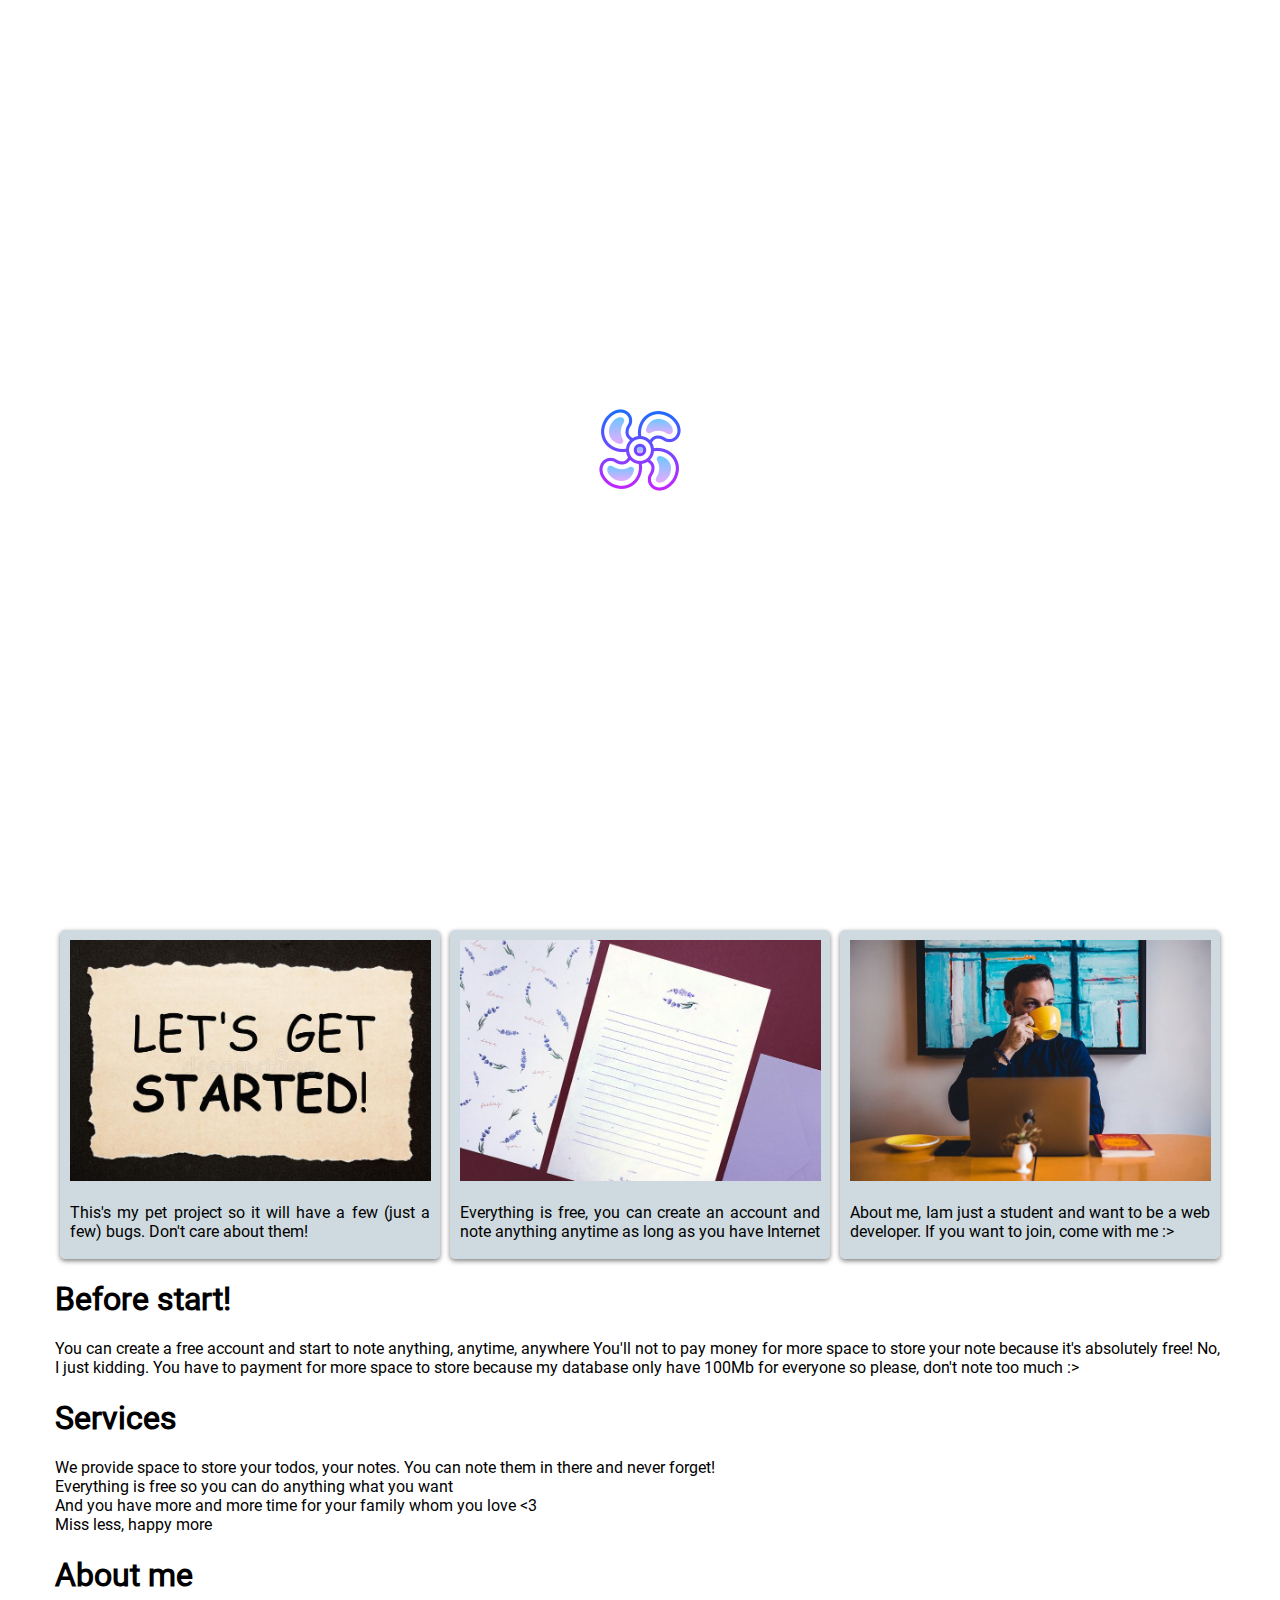
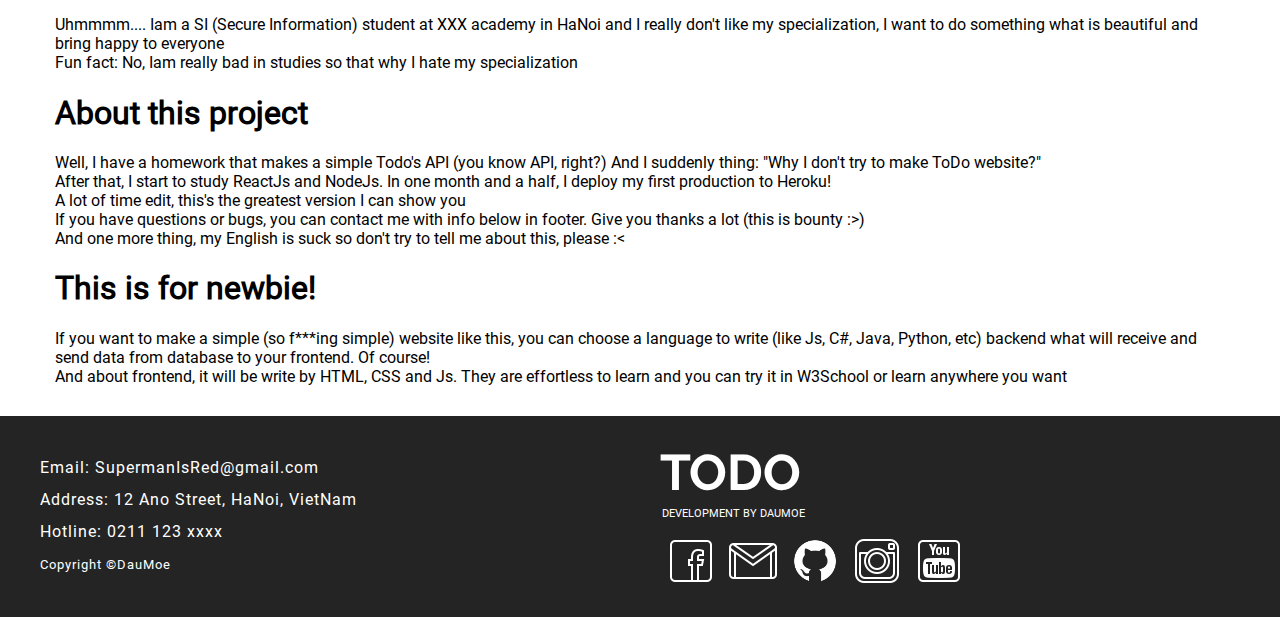
==== index.html @ ac60d47f "Rename homepage.html to index.html" ====
<!DOCTYPE html>
<html lang="en">
<head>
    <meta charset="UTF-8">
    <meta name="viewport" content="width=device-width, initial-scale=1.0">
    <link rel="stylesheet" href="./custom.css">
    <title>ToDo</title>
</head>
<body>
	<div class="loading">
		<img src="./images/loading.png" class="loading_animation " alt="loading">
	</div>
    <div class="background homepage"></div>
    <div class="navbar">
        <img class="logo" src="./images/logo.svg" alt="logo">
        <ul class="navbar_option">
            <li><a href="">home</a></li>
            <li><a href="#services">services</a></li>
            <li><a href="#about">about</a></li>
            <li><a href="#contact">contact</a></li>
            <li><a href="">Login</a></li>
            <li><a href="">Signup</a></li>
        </ul>

        <div class="contact">
        	<a href=""><img src="./images/fb_white.png" alt=""></a>
        	<a href=""><img src="./images/github.png" alt=""></a>
        	<a href=""><img src="./images/insta_white.png" alt=""></a>
        </div>

        <div class="navbar_burger">
        	<div class="line"></div>
        	<div class="line"></div>
        	<div class="line"></div>
        </div>

    </div>
    <div class="preamble">
    	<h1>never miss anything</h1>
    	<p>We will note everything for you. Just relax and feel free<br/>Spend more time for your family</p>
    	<div class="preamble_button">
    		<a href=""><input type="button" value="get start" id="selected"></a>
    		<a href="#more"><input type="button" value="learn more"></a>
		</div>	
    </div>

    <a href="#more"><img src="./images/navbar_burger_arrow.png" alt="learn more" class="content-arrow"></a>
	<div class="menu_burger">
		<img src="./images/navbar_burger_arrow.png" alt="close" id="close">
		<ul>
            <li><a href="">home</a></li>
            <li><a href="#services">services</a></li>
            <li><a href="#about">about</a></li>
            <li><a href="#contact">contact</a></li>
            <li><a href="">login</a></li>
            <li><a href="">signup</a></li>
        </ul>
	</div>
    <main id="more">
    	<div class="content_start">
    		<div class="content_start-option">
    			<img src="./images/lets_start.jpg" alt="before start">
    			<p>This's my pet project so it will have a few (just a few) bugs. Don't care about them!
    			</p>
    		</div>

    		<div class="content_start-option">
    			<img src="./images/services.jpg" alt="services">
    			<p>Everything is free, you can create an account and note anything anytime as long as you have Internet</p>
    		</div>

    		<div class="content_start-option">
    			<img src="./images/aboutme.jpg" alt="about me">
    			<p>About me, Iam just a student and want to be a web developer. If you want to join, come with me :></p>
    		</div>
		</div>
		
    	<section>
    		<h1>Before start!</h1>
    		<p>You can create a free account and start to note anything, anytime, anywhere
    		You'll not to pay money for more space to store your note because it's absolutely free!
    		No, I just kidding. You have to payment for more space to store because my database only have 100Mb for everyone so please, don't note too much :>
    		</p>
    	</section>

        <section id="services">
        	<h1>Services</h1>
        	<p>We provide space to store your todos, your notes. You can note them in there and never forget!<br/>Everything is free so you can do anything what you want<br/>
        	And you have more and more time for your family whom you love <3<br/>
        	Miss less, happy more
        	</p>
        </section>

        <section id="about">
        	<h1>About me</h1>
        	<p>Uhmmmm.... Iam a SI (Secure Information) student at XXX academy in HaNoi and I really don't like my specialization, I want to do something what is beautiful and bring happy to everyone<br/>
        	Fun fact: No, Iam really bad in studies so that why I hate my specialization</p>
        </section>

        <section id="about">
        	<h1>About this project</h1>
        	<p>Well, I have a homework that makes a simple Todo's API (you know API, right?) And I suddenly thing: "Why I don't try to make ToDo website?"<br/>
        	After that, I start to study ReactJs and NodeJs. In one month and a half, I deploy my first production to Heroku!<br/>
        	A lot of time edit, this's the greatest version I can show you<br/>
        	If you have questions or bugs, you can contact me with info below in footer. Give you thanks a lot (this is bounty :>)<br/>
        	And one more thing, my English is suck so don't try to tell me about this, please :<
        	</p>
        </section>

        <section>
        	<h1>This is for newbie!</h1>
        	<p>If you want to make a simple (so f***ing simple) website like this, you can choose a language to write (like Js, C#, Java, Python, etc) backend what will receive and send data from database to your frontend. Of course!<br/>
        	And about frontend, it will be write by HTML, CSS and Js. They are effortless to learn and you can try it in W3School or learn anywhere you want
        	</p>
        </section>
    </main>

    <footer class="homepage_footer" id="contact">
        <ul>
            <li>Email: SupermanIsRed@gmail.com</li>
            <li>Address: 12 Ano Street, HaNoi, VietNam</li>
            <li>Hotline: 0211 123 xxxx</li>                
            <small>Copyright &copyDauMoe</small> 
        </ul>

        <div>
        	<h1>todo</h1>
        	<small>development by DauMoe</small>
            <div class="social">    
                <a href=""><img src="./images/fb_white.png" alt="facebook" class="homepage_footer-iconSocial"/></a>
                <a href=""><img src="./images/gmail_white.png" alt="gmail" class="homepage_footer-iconSocial"/></a>
                <a href="#"><img src="./images/github.png" alt="github" class="homepage_footer-iconSocial"/></a>
                <a href=""><img src="./images/insta_white.png" alt="insta" class="homepage_footer-iconSocial"/></a>
                <a href=""><img src="./images/youtube_white.png" alt="youtube" class="homepage_footer-iconSocial"/></a>                    
            </div>                    
        </div>     
    </footer>
    <script type="text/javascript" src="./custom.js"></script>
</body>
</html>
---- custom.css ----
@font-face {
    src: url('./font/Lobster-Regular.ttf');
    font-family: logo;
}

@font-face {
    src: url("./font/Raleway-Bold.ttf");
    font-family: option;
}

@font-face {
    src: url("./font/Raleway-Bold.ttf");
    font-family: header;
}

@font-face {
    src: url("./font/Roboto-Regular.ttf");
    font-family: all;
}

html {
    scroll-behavior: smooth;
    user-select: none;
    overflow: hidden;
}

body {
    margin: 0;
    padding: 0;
    font-size: 16px;
    font-family: all;
}

a, ul, li {
    text-decoration: none;
    list-style-type: none;
    color: white;
    outline: none;
}

.background {
    width: 100%;
    height: 100vh;
    background-position: center;
    background-size: cover;
    background-repeat: no-repeat;
}

.btn {
    width: 200px;
    height: 50px;
    border-radius: 50px;
    text-transform: uppercase;
    font-size: 18px;
    border: none;
}

/*=========== Loading ===========*/
.loading {
    background-color: white;
    position: absolute;
    z-index: 1000;
    height: 100vh;
    width: 100%;
}

.loading_animation {
    width: 100px;
    position: absolute;
    top: 50%;
    left: 50%;
    transform: translate(-50%, -50%);
    animation: loading infinite 1s;
    -webkit-animation:loading infinite 1s;
    -webkit-transform: translate(-50%, -50%) ;
    -moz-transform: translate(-50%, -50%);
    -ms-transform: translate(-50%, -50%);
    -o-transform: translate(-50%, -50%);
}

@keyframes loading {
    0% {
        transform: translate(-50%, -50%) rotate(0deg);
        -webkit-transform: translate(-50%, -50%) rotate(0deg);
        -moz-transform: translate(-50%, -50%) rotate(0deg);
        -ms-transform: translate(-50%, -50%) rotate(0deg);
        -o-transform: translate(-50%, -50%) rotate(0deg);
    }

    5% {
        transform: translate(-50%, -50%) rotate(18deg);
        -webkit-transform: translate(-50%, -50%) rotate(18deg);
        -moz-transform: translate(-50%, -50%) rotate(18deg);
        -ms-transform: translate(-50%, -50%) rotate(18deg);
        -o-transform: translate(-50%, -50%) rotate(18deg);
    }

    10% {
       transform: translate(-50%, -50%) rotate(36deg);
       -webkit-transform: translate(-50%, -50%) rotate(36deg);
       -moz-transform: translate(-50%, -50%) rotate(36deg);
       -ms-transform: translate(-50%, -50%) rotate(36deg);
       -o-transform: translate(-50%, -50%) rotate(36deg);
    }

    15% {
        transform: translate(-50%, -50%) rotate(54deg);
        -webkit-transform: translate(-50%, -50%) rotate(54deg);
        -moz-transform: translate(-50%, -50%) rotate(54deg);
        -ms-transform: translate(-50%, -50%) rotate(54deg);
        -o-transform: translate(-50%, -50%) rotate(54deg);
    }
    
    20% {
        transform: translate(-50%, -50%) rotate(72deg);
        -webkit-transform: translate(-50%, -50%) rotate(72deg);
        -moz-transform: translate(-50%, -50%) rotate(72deg);
        -ms-transform: translate(-50%, -50%) rotate(72deg);
        -o-transform: translate(-50%, -50%) rotate(72deg);
    } 

    25% {
        transform: translate(-50%, -50%) rotate(90deg);
        -webkit-transform: translate(-50%, -50%) rotate(90deg);
        -moz-transform: translate(-50%, -50%) rotate(90deg);
        -ms-transform: translate(-50%, -50%) rotate(90deg);
        -o-transform: translate(-50%, -50%) rotate(90deg);
    }

    30% {
        transform: translate(-50%, -50%) rotate(108deg);
        -webkit-transform: translate(-50%, -50%) rotate(108deg);
        -moz-transform: translate(-50%, -50%) rotate(108deg);
        -ms-transform: translate(-50%, -50%) rotate(108deg);
        -o-transform: translate(-50%, -50%) rotate(108deg);
    } 

    35% {
        transform: translate(-50%, -50%) rotate(126deg);
        -webkit-transform: translate(-50%, -50%) rotate(126deg);
        -moz-transform: translate(-50%, -50%) rotate(126deg);
        -ms-transform: translate(-50%, -50%) rotate(126deg);
        -o-transform: translate(-50%, -50%) rotate(126deg);
    }

    40% {
        transform: translate(-50%, -50%) rotate(144deg);
        -webkit-transform: translate(-50%, -50%) rotate(144deg);
        -moz-transform: translate(-50%, -50%) rotate(144deg);
        -ms-transform: translate(-50%, -50%) rotate(144deg);
        -o-transform: translate(-50%, -50%) rotate(144deg);
    } 

    45% {
        transform: translate(-50%, -50%) rotate(162deg);
        -webkit-transform: translate(-50%, -50%) rotate(162deg);
        -moz-transform: translate(-50%, -50%) rotate(162deg);
        -ms-transform: translate(-50%, -50%) rotate(162deg);
        -o-transform: translate(-50%, -50%) rotate(162deg);
    }

    50% {
        transform: translate(-50%, -50%) rotate(180deg);
        -webkit-transform: translate(-50%, -50%) rotate(180deg);
        -moz-transform: translate(-50%, -50%) rotate(180deg);
        -ms-transform: translate(-50%, -50%) rotate(180deg);
        -o-transform: translate(-50%, -50%) rotate(180deg);
    } 

    55% {
        transform: translate(-50%, -50%) rotate(198deg);
        -webkit-transform: translate(-50%, -50%) rotate(198deg);
        -moz-transform: translate(-50%, -50%) rotate(198deg);
        -ms-transform: translate(-50%, -50%) rotate(198deg);
        -o-transform: translate(-50%, -50%) rotate(198deg);
    }

    60% {
        transform: translate(-50%, -50%) rotate(216deg);
        -webkit-transform: translate(-50%, -50%) rotate(216deg);
        -moz-transform: translate(-50%, -50%) rotate(216deg);
        -ms-transform: translate(-50%, -50%) rotate(216deg);
        -o-transform: translate(-50%, -50%) rotate(216deg);
    } 

    65% {
        transform: translate(-50%, -50%) rotate(234deg);
        -webkit-transform: translate(-50%, -50%) rotate(234deg);
        -moz-transform: translate(-50%, -50%) rotate(234deg);
        -ms-transform: translate(-50%, -50%) rotate(234deg);
        -o-transform: translate(-50%, -50%) rotate(234deg);
    }

    70% {
        transform: translate(-50%, -50%) rotate(252deg);
        -webkit-transform: translate(-50%, -50%) rotate(252deg);
        -moz-transform: translate(-50%, -50%) rotate(252deg);
        -ms-transform: translate(-50%, -50%) rotate(252deg);
        -o-transform: translate(-50%, -50%) rotate(252deg);
    } 

    75% {
        transform: translate(-50%, -50%) rotate(270deg);
        -webkit-transform: translate(-50%, -50%) rotate(270deg);
        -moz-transform: translate(-50%, -50%) rotate(270deg);
        -ms-transform: translate(-50%, -50%) rotate(270deg);
        -o-transform: translate(-50%, -50%) rotate(270deg);
    }

    80% {
        transform: translate(-50%, -50%) rotate(288deg);
        -webkit-transform: translate(-50%, -50%) rotate(288deg);
        -moz-transform: translate(-50%, -50%) rotate(288deg);
        -ms-transform: translate(-50%, -50%) rotate(288deg);
        -o-transform: translate(-50%, -50%) rotate(288deg);
    } 

    85% {
        transform: translate(-50%, -50%) rotate(306deg);
        -webkit-transform: translate(-50%, -50%) rotate(306deg);
        -moz-transform: translate(-50%, -50%) rotate(306deg);
        -ms-transform: translate(-50%, -50%) rotate(306deg);
        -o-transform: translate(-50%, -50%) rotate(306deg);
    }

    90% {
        transform: translate(-50%, -50%) rotate(324deg);
        -webkit-transform: translate(-50%, -50%) rotate(324deg);
        -moz-transform: translate(-50%, -50%) rotate(324deg);
        -ms-transform: translate(-50%, -50%) rotate(324deg);
        -o-transform: translate(-50%, -50%) rotate(324deg);
    } 

    95% {
        transform: translate(-50%, -50%) rotate(342deg);
        -webkit-transform: translate(-50%, -50%) rotate(342deg);
        -moz-transform: translate(-50%, -50%) rotate(342deg);
        -ms-transform: translate(-50%, -50%) rotate(342deg);
        -o-transform: translate(-50%, -50%) rotate(342deg);
    }

    100% {
        transform: translate(-50%, -50%) rotate(360deg);
        -webkit-transform: translate(-50%, -50%) rotate(360deg);
        -moz-transform: translate(-50%, -50%) rotate(360deg);
        -ms-transform: translate(-50%, -50%) rotate(360deg);
        -o-transform: translate(-50%, -50%) rotate(360deg);
    } 
}

.disable {
    animation: hide 3s;
}

.disable>.loading_animation {
    width: 0;
}

@keyframes hide {
    from {
        height: 100vh;
    } to {
        height: 0;
    }
}

/* =========== homepage =========== */
.homepage{
    background-image:url('./images/test-bg.jpg');
    position: relative;
    z-index: 1;
}

.navbar {
    position: fixed;
    z-index: 5;
    display: flex;
    align-items: center;
    width: 100vw;
    height: 70px;
    top:0;
    left: 0;
    justify-content: space-around;
    background-color: #808080b8;
}

.logo {
    width: 53px;
}

.navbar_option{
    display: flex;
    justify-content: space-around;
    width: 50%;
    font-family: option;
    letter-spacing: 1px;
    text-transform: uppercase;
    font-size: 14px;
}

.contact>a>img {
    width: 30px;
    margin-left: 10px;
}

.navbar_option>li:nth-child(1) {
    border-bottom: 2px solid white;
}

.navbar_option>li>a:hover {
    border-bottom: 2px solid white;
}

.preamble {
    position: absolute;
    top: 35%;
    z-index: 4;
    text-align: center;
    width: 100%;
    color: white;
}

.preamble>h1 {
    color: white;
    font-size: 50px;
    font-family: header;
    text-transform: uppercase;
    letter-spacing: 6px;
    margin: 25px 10px;
}

.preamble>p {
    letter-spacing: 1.5px;
    line-height: 1.5rem;
    margin: 0 10px;
}


.preamble_button {
    margin-top: 33px;
}

.preamble_button>a>input {
    width: 170px;
    height: 45px;
    border: 3px solid white;
    margin: 10px 20px;
    background-color: transparent;
    font-size: 17px;
    text-transform: uppercase;
    color: white;
    font-weight: bold;
    letter-spacing: 1px;
    transition: background-color .5s;
    font-family: all
}

.preamble_button>a>input:hover {
    background-color: white;
    color: #3e3333ed;
}

#selected {
    background-color: white;
    color: #3e3333ed;
    transition: background-color .8s;
}

#selected:hover {
    background-color: transparent;
    color: white;
}

.line {
    width: 25px;
    height: 3px;
    margin-top: 5px;
    background-color: white;
}

.line:nth-child(1) {
    margin-top: 0;
}

.navbar_burger {
    display: none;
}

.content-arrow {
    position: absolute;
    z-index: 10;
    left: 50%;
    top: 92%;
    transform: translateX(-25%) rotate(180deg);
    width: 40px;
    transition: top .5s;
}

.content-arrow:hover {
    top: 95%;
}
/*=========== Menu burger ==========*/
.menu_burger {
    text-align: center;
    position: fixed;
    top: -25rem;
    right: 0;
    z-index: 10;
    width: 100%;
    background-color: #db6464;
    height: 25rem;
}

.show {
    animation: show_menu .3s;
    top: 0;
}

@keyframes show_menu {
    from {
        top: -25rem
    } to {
        top: -0rem;
    }
}

.close {
    animation: close_menu .1s;
    top: -25rem
}

@keyframes close_menu {
    from {
        top: 0
    } to {
        top: -30rem;
    }
}



.menu_burger>img {
    width: 30px;
    margin-top: 25px;
}

.menu_burger>ul {
    padding: 0;
    height: 90%;
    text-align: center;
}

.menu_burger>ul>li {
    line-height: 3rem;
    font-size: 18px;
}

/*=========== Footer ==========*/

.homepage_footer {
    position: relative;
    bottom: 0;
    left: 0;
    width: 100%;
    background-color: #242424;
    color: white;
    margin: 0;
    display: flex;
    justify-content: space-around;
    padding: 20px 0;
    align-items: center;
}

.social {
    margin-top: 15px;
    width: 310px;
    display: flex;
    justify-content: space-around;
}

.homepage_footer-iconSocial {
    width: 50px;
}

.homepage_footer>ul {
    flex: 1;
    line-height: 2rem;
    letter-spacing: 1px;
}

.homepage_footer>div>h1 {
    text-transform: uppercase;
    font-family: header;
    font-size: 50px;
    margin: 0;
}

.homepage_footer>div>small {
    text-transform: uppercase;
    margin: 0 0 0 2px;
    font-size: 11px;
}

.homepage_footer>div {
    flex: 1;
}

.contact>a>img {
    width: 35px;
}

/*================ main =================*/
main {
    margin: 30px 55px;
}

.content_start {
    display: flex;
    justify-content: space-around;
}

.content_start-option {
    flex: 1;
    background-color: #97b1bb78;
    margin: 0 5px;
    text-align: center;
    border-radius: 5px;
    box-shadow: gray 0px 2px 5px;
}

.content_start-option>img {
    width: 95%;
    margin-top: 10px;
}

.content_start-option>p {
    padding: 2px 10px;
    text-align: justify;
    text-justify: inter-word;
}

/* =============== note =============== */
.note {
    background-image: url('./images/show.jpg');
    position: fixed;
    z-index: -100;
}

.content-container {
    position: absolute;
    top: 5%;
    left: 10%;
    width: calc(80%);
}

.vertical_navbar {
    position: fixed;
    bottom: 0;
    height: 95vh;
    width: 200px;
    background-color: #bcc6acad;
}

.user_info {
    display: flex;
    align-items: center;
    justify-content: center;
    height: 80px;
    border-bottom: 2px solid white;
}

.user_info>span {
    color: #a81b56;
}

.user_info-ava {
    width: 50px;
    border-radius: 1000px;
    margin-right: 20px;
    background-color: #bb77ad;
    padding: 2px;
}

.content {
    background-color: #161e1682;
    float: right;
    width: calc(100% - 200px);
    height: 95vh;
    scroll-behavior: smooth;
    overflow: auto;
}

.vertical_navbar-option {
    text-align: center;
    color: #4065bb;
}

.vertical_navbar-option>a {
    color: #ce70ae;
}

.vertical_navbar-option>a:hover {
    color: #5f139e;
    cursor: pointer;
}

.vertical_navbar-social_icon {
    margin-top: 100px;
    text-align: center;
}

.social-icon {
    width: 30px;
    margin: 0 5px;
}

.social-icon:hover {
    width: 35px;
}

.logout, .copyright{
    position: absolute;
    width: 100%;
}

.logout {
    bottom: 30px;
}

.logout>a {
    font-size: 18px;
    color: #b12222;
    font-weight: 400;
}

.logout>a:hover {
    font-size: 18px;
    color: #b12222;
    font-weight: bold;
}
.copyright {
    bottom: 0px;
    margin: 0;
    padding: 6px 0;
    background-color: #d9d48791;
}
/* ============== form ============== */
.form-login, .form-signup {
    filter: blur(3px);
    position: relative;
    z-index: -5;
}

.form-container {
    position: absolute;
    text-align: center;
    top: 50%;
    left: 50%;
    transform: translate(-50%, -50%);
    width: 500px;
    height: 600px;
}

.form-container>h1 {
    color: #6087b9;
    letter-spacing: 2px;
    font-family: option;
}

.form-container_bg-login, .form-container_bg-signup {
    position: absolute;
    background-color: #4d4c4c4f;
    background-blend-mode: multiply;
    background-repeat: no-repeat;
    background-position: center;   
    background-size: cover; 
    width: 100%;
    height: 100%;
    z-index: -1;
    border-radius: 50px;
}

.form_avatar {
    width: 110px;
    border-radius: 1000px;
}

.form_input {
    height: 40px;
    color: white;
    width: 250px;
    border: none;
    border-bottom: 2px solid white;
    background-color: transparent;
    margin-top: 50px;
    font-size: 18px;
    text-align: center;
}

.form-content-login, .form-content-signup {
    position: absolute;
    left: 50%;
    transform: translate(-50%, -50%);
}

.form-content-login {
    top: 40%;
}

.form-content-signup {
    top: 48%;
}

.form_option {
    position: absolute;
    bottom: 10px;
    left: 30px;
    display: flex;
    justify-content: space-around;
    width: calc(100% - 60px);
}

.form_image {
    height: 30px;
}

.form-container_bg-login {
    background-image: url('./images/login.jpg');
}

.form-login {
    background-image: url('./images/login.jpg');
}

.form-container_bg-signup {
    background-image: url('./images/signup.jpg'); 
}

.form-signup {
    background-image: url('./images/signup.jpg');
}

.content {
    display: grid;
    grid-template-columns: auto auto;
    grid-gap: 10px;
}

.content_deadline {
    color: #b3ffe2;
}

/* ================ Custom checkbox ================  */
.content_detail {
    background-color: #acddd8;
    width: 100%;
    display: block;
    position: relative;
    padding: 8px 0;
    text-align: center;
    border-bottom: 1px solid #28934282;
}

.custom-checkbox {
    width: 20px;
    height: 20px;
    position: absolute;
    z-index: 3;
    top: 50%;
    transform: translateY(-50%);
    left: 3px;
    background-color: #4bbd98e0;
}

.todo {
    margin-left: 30px;
    user-select: none;
}

.custom-checkbox:after {
    display: none;
    content: "";
    width: 5px;
    height: 12px;
    border-right: 2px solid white;
    border-bottom: 2px solid white;
    position: absolute;
    transform: rotate(45deg);
    bottom: 5px;
    left: 6px;
}

input:checked ~.custom-checkbox {
    background-color: #f08748e0;
}

input:checked ~.custom-checkbox:after {
    display: block;
}

input[type='checkbox'] {
    display: none;
}

/* =============== Error =============== */
.error {
    background-image: linear-gradient(to right, #948bd2,#5086b5, #2fbbca);
}

.error_content {
    position: absolute;
    top: 45%;
    left: 50%;
    transform: translate(-50%, -50%);
    text-align: center; 
}

.error_content>h1 {
    font-family: header;
    font-size: 200px;
    margin: 0;
}

.error_content>h3 {
    padding-top: 10px;
    text-transform: uppercase;
    font-size: 30px;
}

.error_content>h3 {
    font-size: 20px;
    font-family: option;
}

.btn-error {
    background-color: #1c58ca;
    color: white;
}

.btn-error:hover {
    background-color: #113c8a;
}

/* ============= Responsive ============= */
@media screen and (max-width: 800px) {
    .content {
        grid-template-columns: auto;
    }

    .navbar_option {
        width: 60%;
    }
}


@media screen and (max-width: 600px) {
    main {
        margin: 30px 10px;
    }

    .navbar_option {
        display: none;
    }

    .preamble {
        top: 20%;
    }

    .navbar_burger {
        display: block;
    }

    .form-container {
        width: 370px;
        height: 450px;
    }

    .error_content>h1 {
        font-size: 115px;
    }

    .content_start {
        display: block;
    }

    .homepage_footer {
        display: block;
        text-align: center;
    }

    .homepage_footer > ul {
        padding: 0;
    }

    .social {
        width: 100%;
    }
}
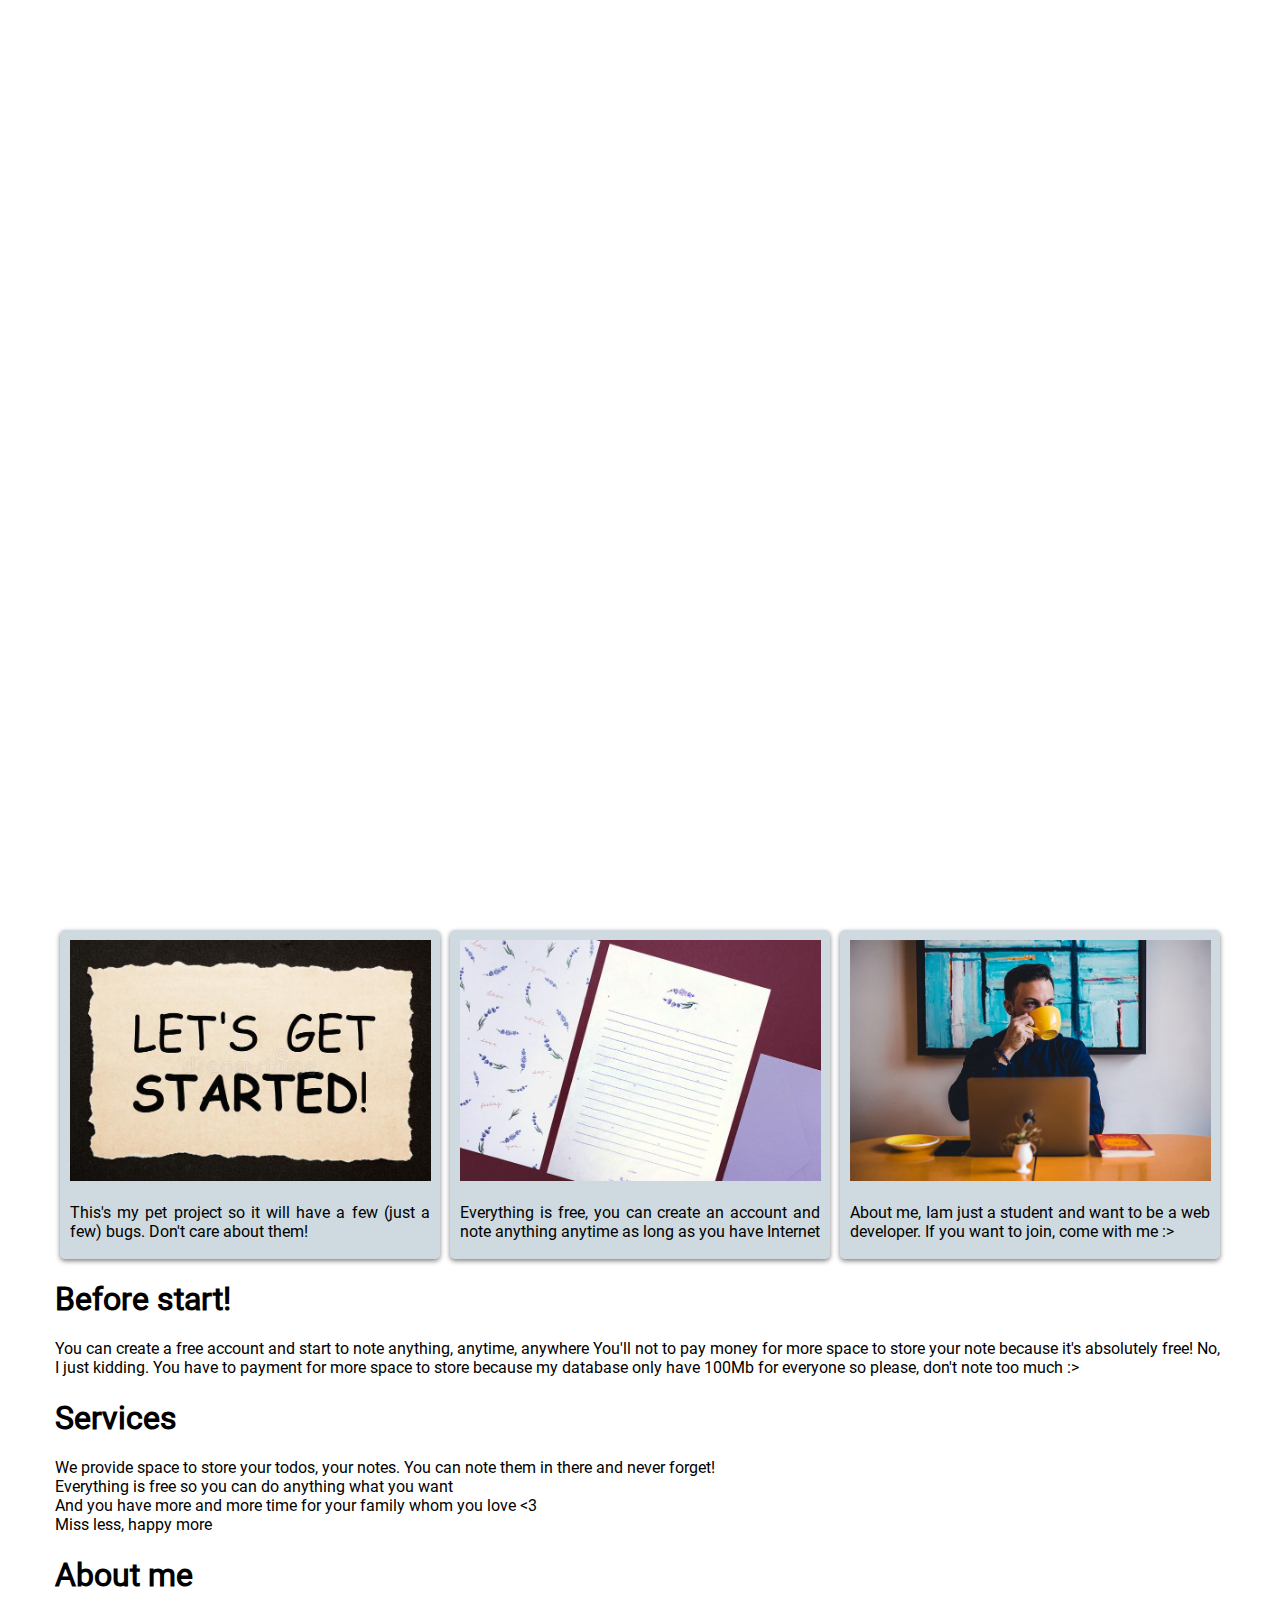
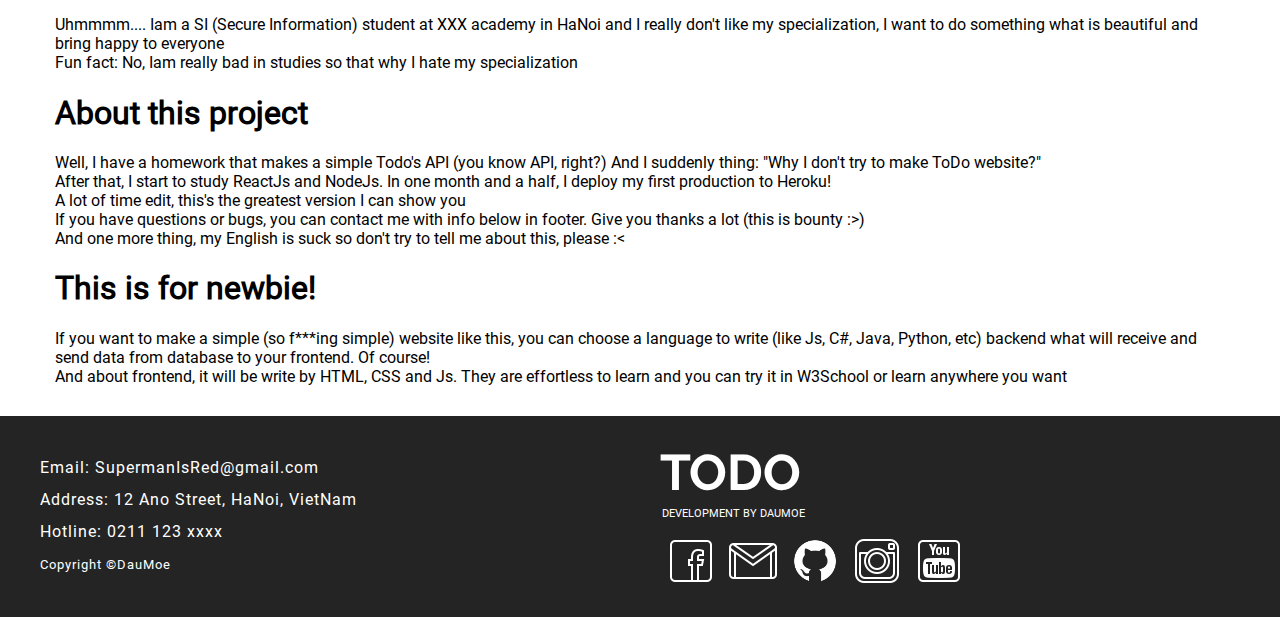
==== commit 2b7ea283: "another" ====
--- a/index.html
+++ b/index.html
@@ -11,10 +11,10 @@
 		<img src="./images/loading.png" class="loading_animation " alt="loading">
 	</div>
     <div class="background homepage"></div>
-    <div class="navbar">
+    <div class="navbar" id="home">
         <img class="logo" src="./images/logo.svg" alt="logo">
         <ul class="navbar_option">
-            <li><a href="">home</a></li>
+            <li><a href="#home">home</a></li>
             <li><a href="#services">services</a></li>
             <li><a href="#about">about</a></li>
             <li><a href="#contact">contact</a></li>
--- a/custom.css
+++ b/custom.css
@@ -21,7 +21,7 @@
 html {
     scroll-behavior: smooth;
     user-select: none;
-    overflow: hidden;
+    overflow-y: hidden;
 }
 
 body {
@@ -895,4 +895,14 @@
     .social {
         width: 100%;
     }
+}
+
+@media screen and (max-height: 550px) {
+    .preamble>h1 {
+        font-size: 45px;
+    }
+    
+    .preamble {
+        top: 8%;
+    }
 }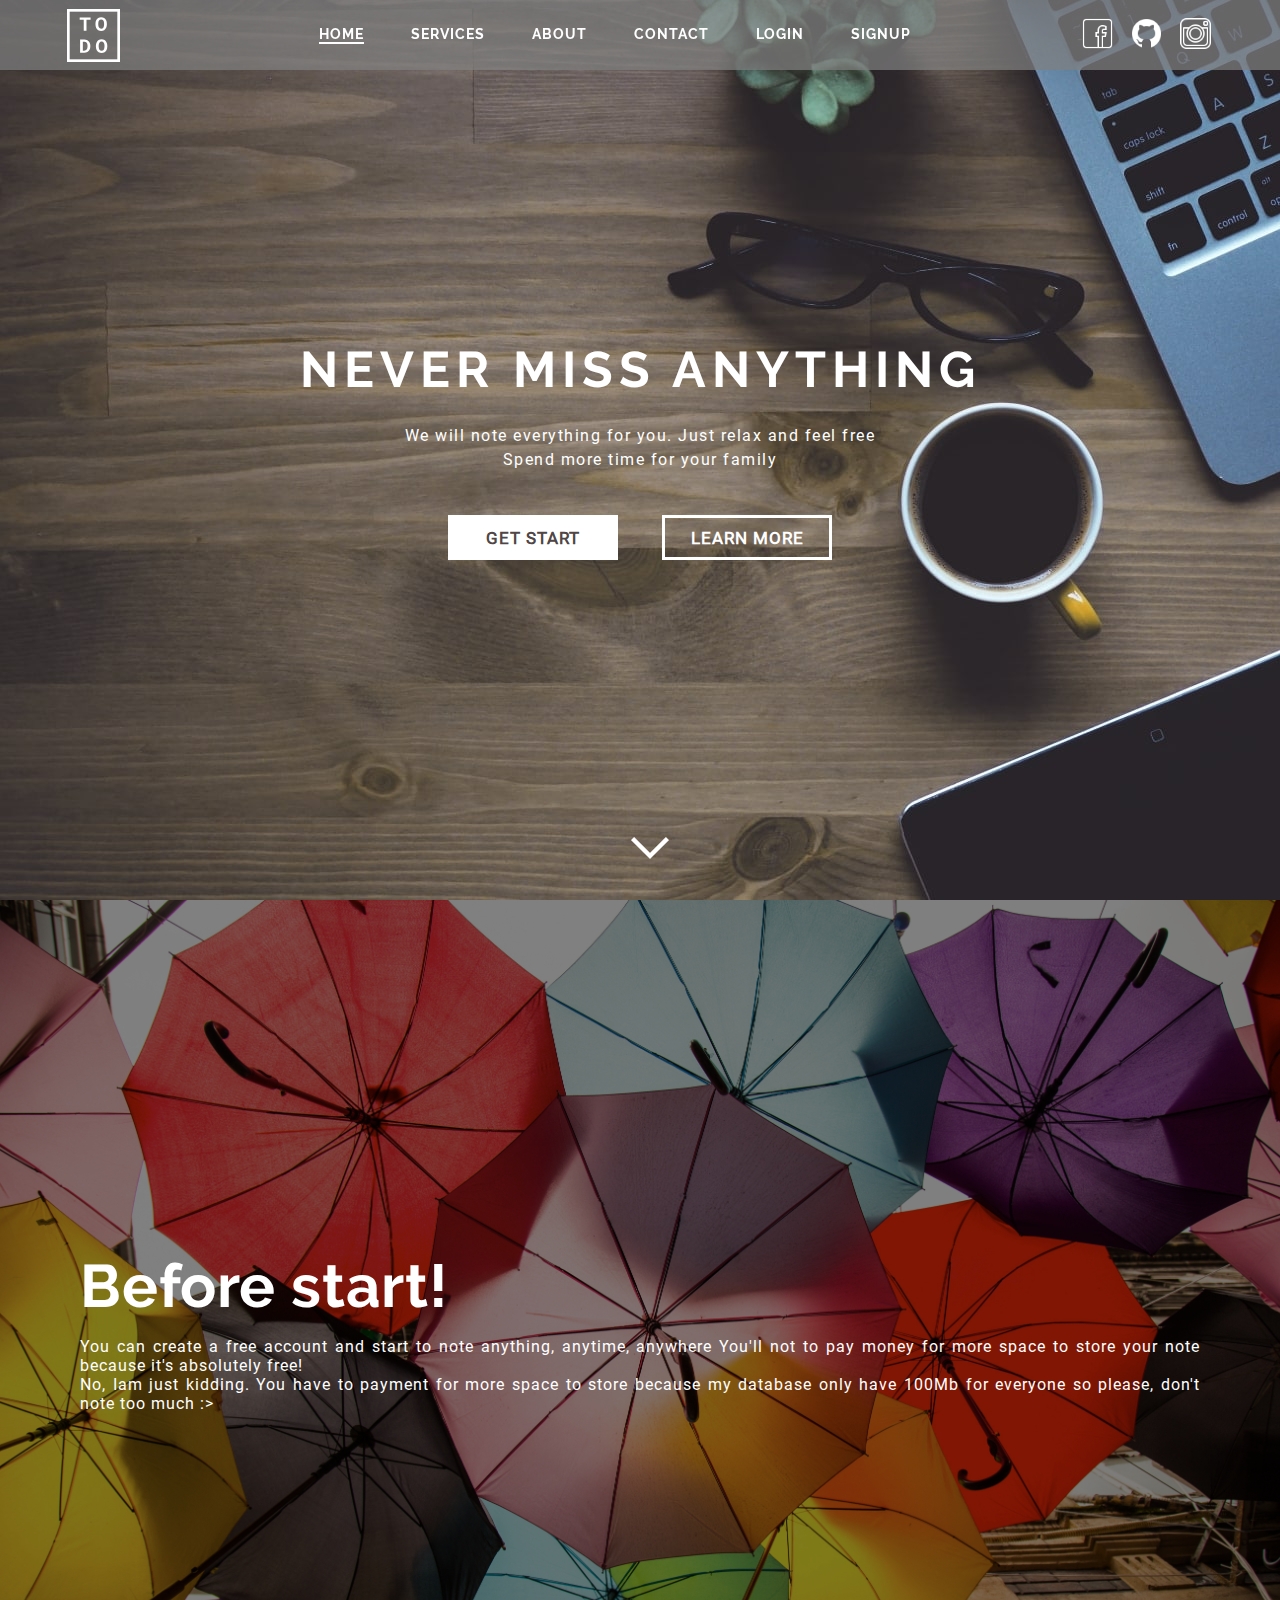
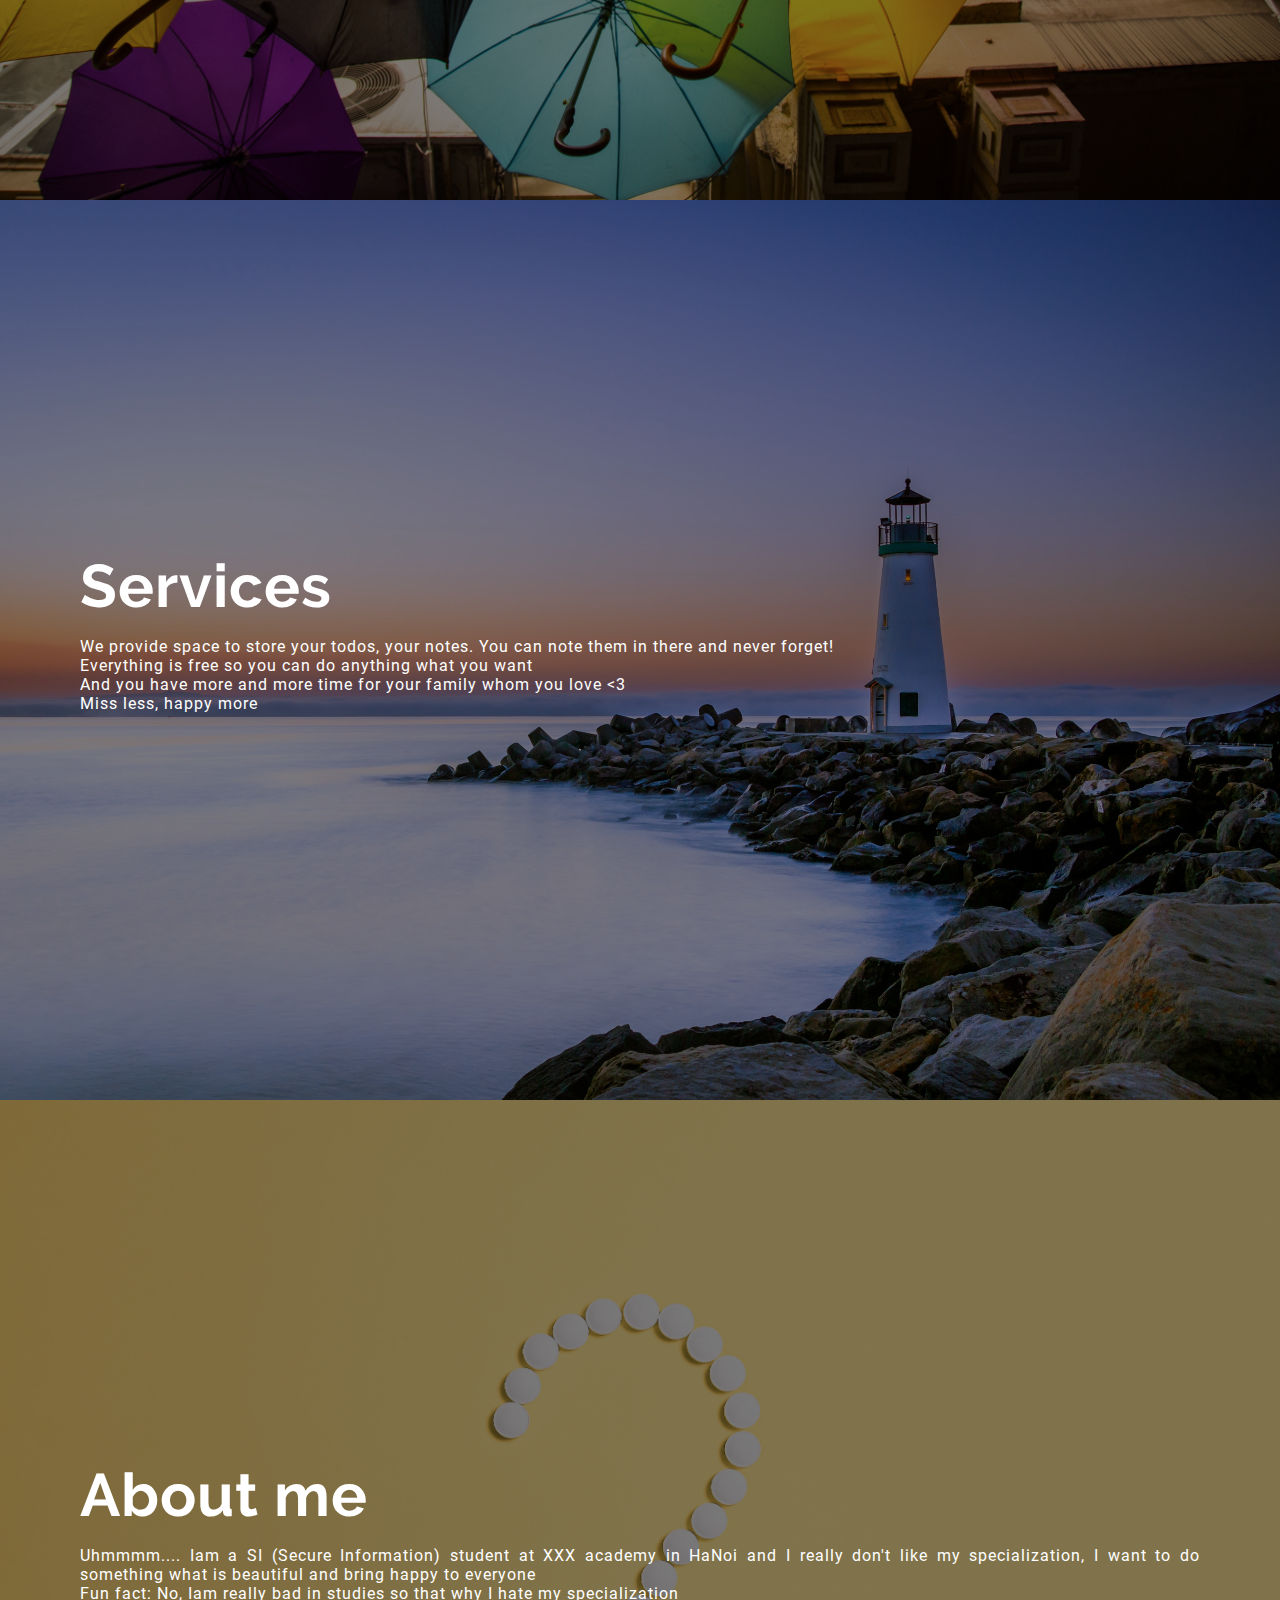
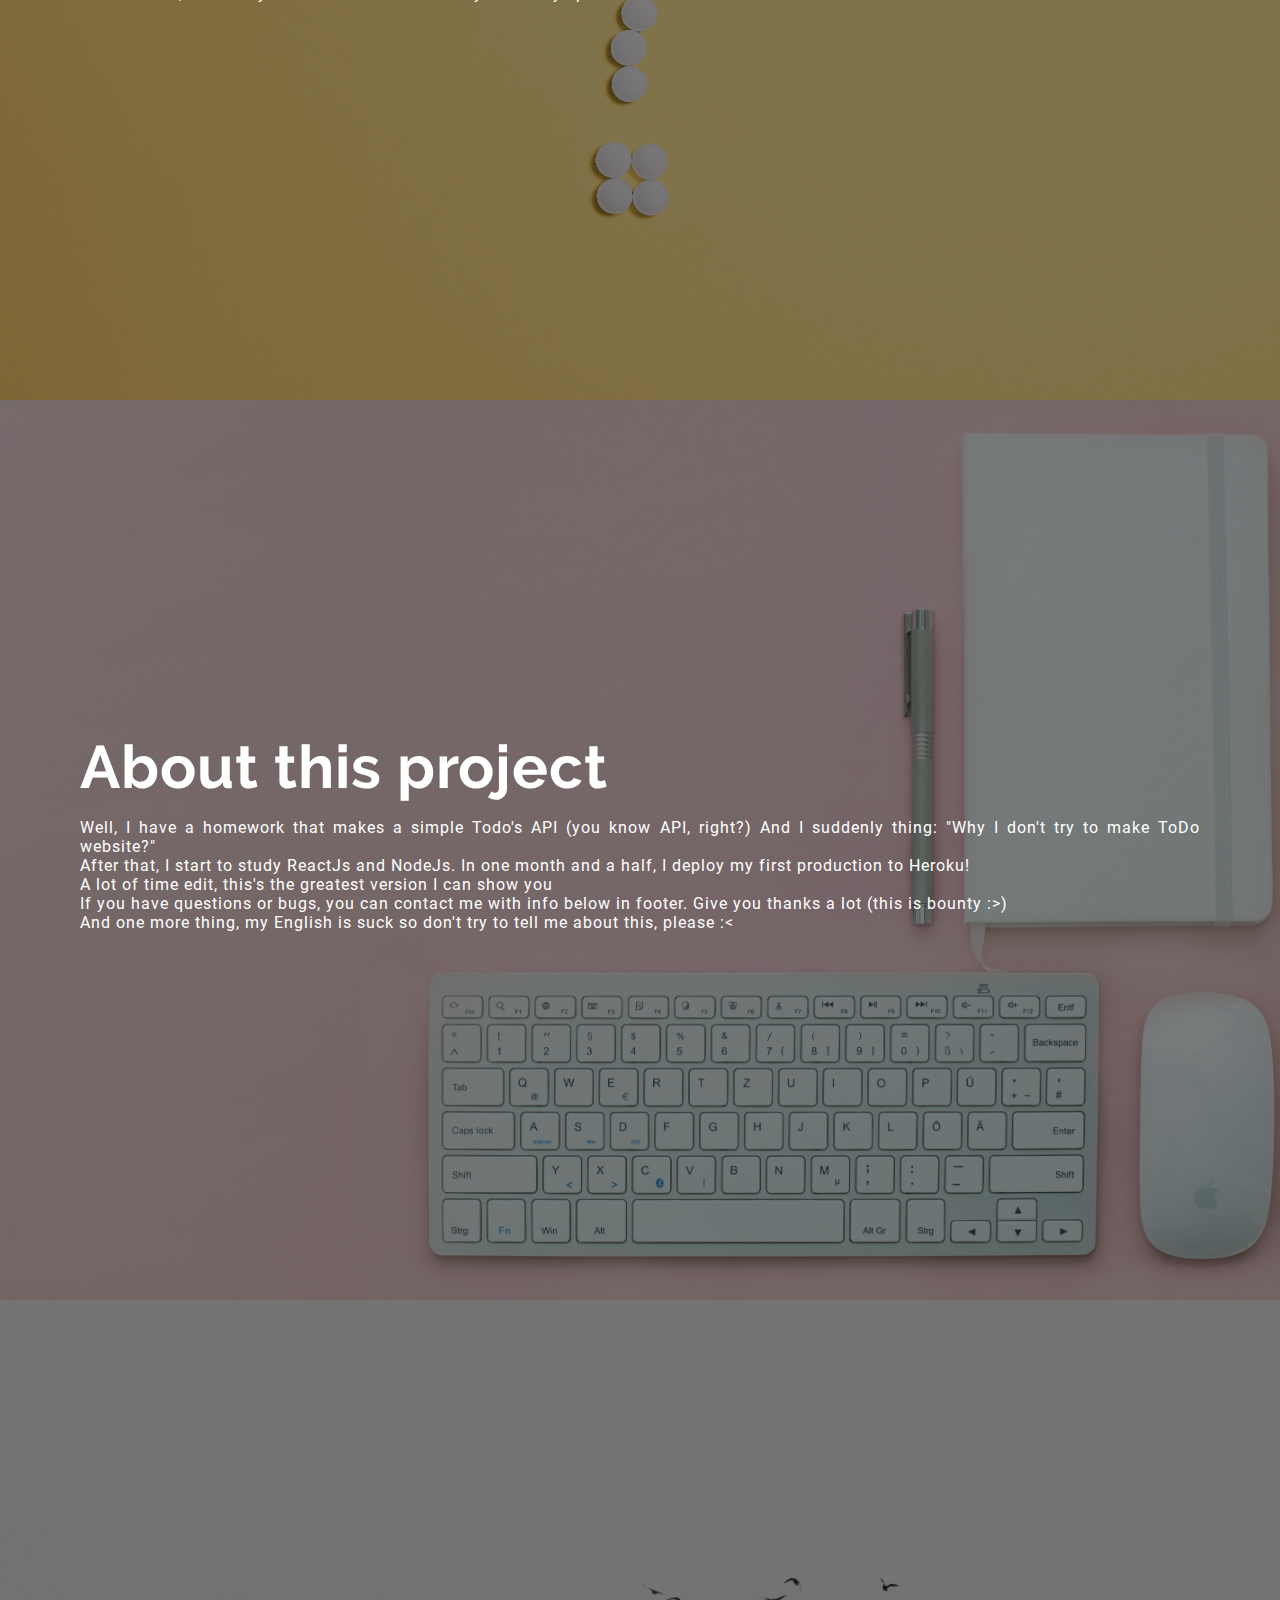
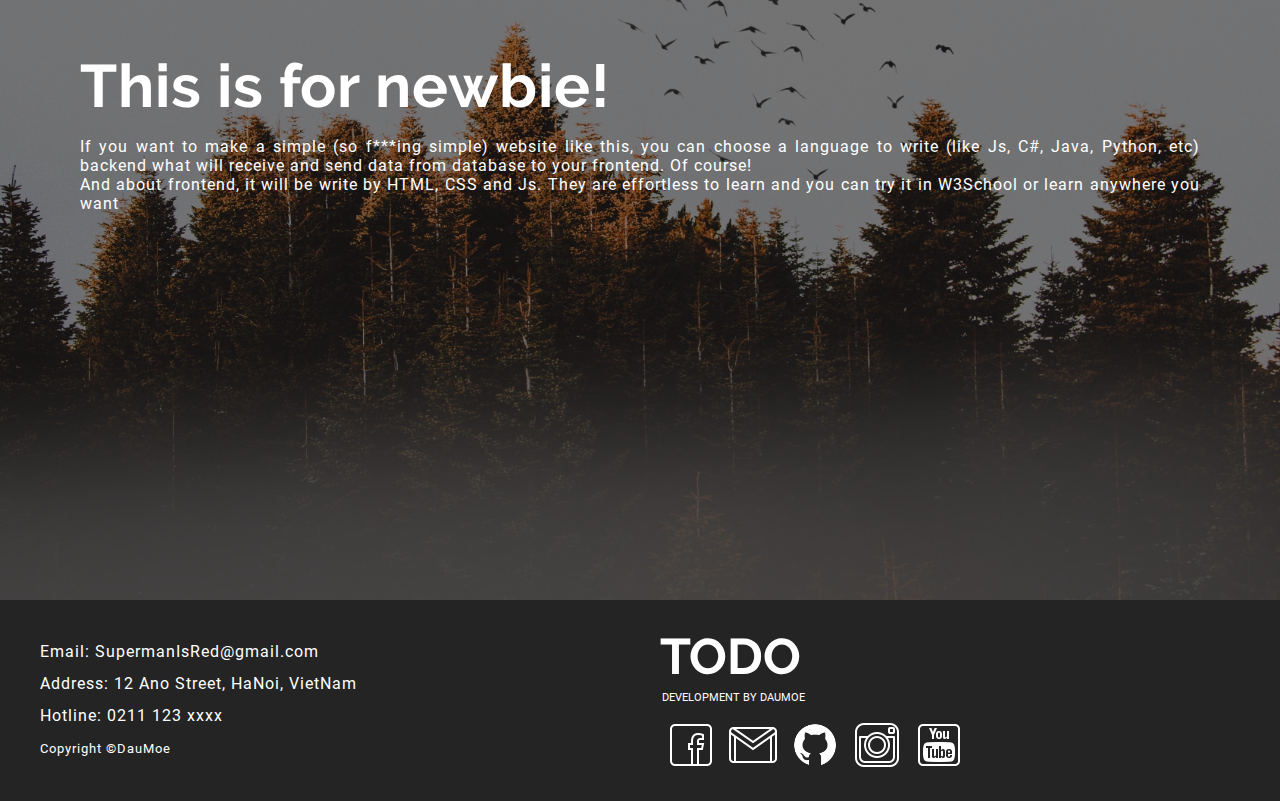
==== commit 6bacf260: "something has change" ====
--- a/index.html
+++ b/index.html
@@ -4,14 +4,23 @@
     <meta charset="UTF-8">
     <meta name="viewport" content="width=device-width, initial-scale=1.0">
     <link rel="stylesheet" href="./custom.css">
-    <title>ToDo</title>
+    <title>ToDo-Don't miss</title>
 </head>
 <body>
-	<div class="loading">
-		<img src="./images/loading.png" class="loading_animation " alt="loading">
+	<div class="loading">        
+    	<span style="--i:1">L</span>
+    	<span style="--i:2">O</span>
+    	<span style="--i:3">A</span>
+    	<span style="--i:4">D</span>
+    	<span style="--i:5">I</span>
+    	<span style="--i:6">N</span>
+    	<span style="--i:7">G</span>
+    	<span style="--i:8">.</span>
+    	<span style="--i:9">.</span>
+    	<span style="--i:10">.</span>        
 	</div>
-    <div class="background homepage"></div>
-    <div class="navbar" id="home">
+    <div class="background homepage" id="home"></div>
+    <div class="navbar">
         <img class="logo" src="./images/logo.svg" alt="logo">
         <ul class="navbar_option">
             <li><a href="#home">home</a></li>
@@ -48,7 +57,7 @@
 	<div class="menu_burger">
 		<img src="./images/navbar_burger_arrow.png" alt="close" id="close">
 		<ul>
-            <li><a href="">home</a></li>
+            <li><a href="#home">home</a></li>
             <li><a href="#services">services</a></li>
             <li><a href="#about">about</a></li>
             <li><a href="#contact">contact</a></li>
@@ -57,7 +66,7 @@
         </ul>
 	</div>
     <main id="more">
-    	<div class="content_start">
+    	<!-- <div class="content_start">
     		<div class="content_start-option">
     			<img src="./images/lets_start.jpg" alt="before start">
     			<p>This's my pet project so it will have a few (just a few) bugs. Don't care about them!
@@ -73,45 +82,55 @@
     			<img src="./images/aboutme.jpg" alt="about me">
     			<p>About me, Iam just a student and want to be a web developer. If you want to join, come with me :></p>
     		</div>
-		</div>
+		</div> -->
 		
     	<section>
-    		<h1>Before start!</h1>
-    		<p>You can create a free account and start to note anything, anytime, anywhere
-    		You'll not to pay money for more space to store your note because it's absolutely free!
-    		No, I just kidding. You have to payment for more space to store because my database only have 100Mb for everyone so please, don't note too much :>
-    		</p>
+			<div class="homepage_content">
+				<h1>Before start!</h1>
+				<p>You can create a free account and start to note anything, anytime, anywhere
+				You'll not to pay money for more space to store your note because it's absolutely free!
+				<br/>No, Iam just kidding. You have to payment for more space to store because my database only have 100Mb for everyone so please, don't note too much :>
+				</p>
+			</div>    		
     	</section>
 
         <section id="services">
-        	<h1>Services</h1>
-        	<p>We provide space to store your todos, your notes. You can note them in there and never forget!<br/>Everything is free so you can do anything what you want<br/>
-        	And you have more and more time for your family whom you love <3<br/>
-        	Miss less, happy more
-        	</p>
+			<div class="homepage_content">
+				<h1>Services</h1>
+				<p>We provide space to store your todos, your notes. You can note them in there and never forget!<br/>Everything is free so you can do anything what you want<br/>
+				And you have more and more time for your family whom you love <3<br/>
+				Miss less, happy more
+				</p>
+			</div>
         </section>
 
         <section id="about">
-        	<h1>About me</h1>
+			<div class="homepage_content">
+				<h1>About me</h1>
         	<p>Uhmmmm.... Iam a SI (Secure Information) student at XXX academy in HaNoi and I really don't like my specialization, I want to do something what is beautiful and bring happy to everyone<br/>
         	Fun fact: No, Iam really bad in studies so that why I hate my specialization</p>
+			</div>        	
         </section>
 
         <section id="about">
-        	<h1>About this project</h1>
-        	<p>Well, I have a homework that makes a simple Todo's API (you know API, right?) And I suddenly thing: "Why I don't try to make ToDo website?"<br/>
-        	After that, I start to study ReactJs and NodeJs. In one month and a half, I deploy my first production to Heroku!<br/>
-        	A lot of time edit, this's the greatest version I can show you<br/>
-        	If you have questions or bugs, you can contact me with info below in footer. Give you thanks a lot (this is bounty :>)<br/>
-        	And one more thing, my English is suck so don't try to tell me about this, please :<
-        	</p>
+			<div class="homepage_content">
+				<h1>About this project</h1>
+				<p>Well, I have a homework that makes a simple Todo's API (you know API, right?) And I suddenly thing: "Why I don't try to make ToDo website?"<br/>
+				After that, I start to study ReactJs and NodeJs. In one month and a half, I deploy my first production to Heroku!<br/>
+				A lot of time edit, this's the greatest version I can show you<br/>
+				If you have questions or bugs, you can contact me with info below in footer. Give you thanks a lot (this is bounty :>)<br/>
+				And one more thing, my English is suck so don't try to tell me about this, please :<
+				</p>
+			</div>        	
         </section>
 
         <section>
-        	<h1>This is for newbie!</h1>
-        	<p>If you want to make a simple (so f***ing simple) website like this, you can choose a language to write (like Js, C#, Java, Python, etc) backend what will receive and send data from database to your frontend. Of course!<br/>
-        	And about frontend, it will be write by HTML, CSS and Js. They are effortless to learn and you can try it in W3School or learn anywhere you want
-        	</p>
+			<div class="homepage_content">
+				<h1>This is for newbie!</h1>
+				<p>If you want to make a simple (so f***ing simple) website like this, you can choose a language to write (like Js, C#, Java, Python, etc) backend what will receive and send data from database to your frontend. Of course!<br/>
+				And about frontend, it will be write by HTML, CSS and Js. They are effortless to learn and you can try it in W3School or learn anywhere you want
+				</p>
+			</div>        	
         </section>
     </main>
 
--- a/custom.css
+++ b/custom.css
@@ -18,10 +18,15 @@
     font-family: all;
 }
 
+@font-face {
+    src: url("./font/Raleway-Bold.ttf");
+    font-family: header_content;
+}
+
 html {
     scroll-behavior: smooth;
     user-select: none;
-    overflow-y: hidden;
+    /* overflow-y: hidden; */
 }
 
 body {
@@ -57,216 +62,50 @@
 
 /*=========== Loading ===========*/
 .loading {
-    background-color: white;
     position: absolute;
     z-index: 1000;
     height: 100vh;
     width: 100%;
-}
-
-.loading_animation {
-    width: 100px;
-    position: absolute;
-    top: 50%;
-    left: 50%;
-    transform: translate(-50%, -50%);
-    animation: loading infinite 1s;
-    -webkit-animation:loading infinite 1s;
-    -webkit-transform: translate(-50%, -50%) ;
-    -moz-transform: translate(-50%, -50%);
-    -ms-transform: translate(-50%, -50%);
-    -o-transform: translate(-50%, -50%);
+    background-color: #e8e4e4;
+    display: flex;
+    justify-content: center;
+    align-items: center;
+}
+
+.loading>span {
+    letter-spacing: 10px;
+    color: #d58a54;
+    animation: loading infinite 1.5s ease-in-out;
+    font-size: 50px;
+    font-family: header;
+    animation-delay: calc(0.1s * var(--i));
 }
 
 @keyframes loading {
-    0% {
-        transform: translate(-50%, -50%) rotate(0deg);
-        -webkit-transform: translate(-50%, -50%) rotate(0deg);
-        -moz-transform: translate(-50%, -50%) rotate(0deg);
-        -ms-transform: translate(-50%, -50%) rotate(0deg);
-        -o-transform: translate(-50%, -50%) rotate(0deg);
-    }
-
-    5% {
-        transform: translate(-50%, -50%) rotate(18deg);
-        -webkit-transform: translate(-50%, -50%) rotate(18deg);
-        -moz-transform: translate(-50%, -50%) rotate(18deg);
-        -ms-transform: translate(-50%, -50%) rotate(18deg);
-        -o-transform: translate(-50%, -50%) rotate(18deg);
-    }
-
-    10% {
-       transform: translate(-50%, -50%) rotate(36deg);
-       -webkit-transform: translate(-50%, -50%) rotate(36deg);
-       -moz-transform: translate(-50%, -50%) rotate(36deg);
-       -ms-transform: translate(-50%, -50%) rotate(36deg);
-       -o-transform: translate(-50%, -50%) rotate(36deg);
-    }
-
-    15% {
-        transform: translate(-50%, -50%) rotate(54deg);
-        -webkit-transform: translate(-50%, -50%) rotate(54deg);
-        -moz-transform: translate(-50%, -50%) rotate(54deg);
-        -ms-transform: translate(-50%, -50%) rotate(54deg);
-        -o-transform: translate(-50%, -50%) rotate(54deg);
-    }
-    
+    0%, 60%, 100% {
+        transform: translateY(0);
+    }
     20% {
-        transform: translate(-50%, -50%) rotate(72deg);
-        -webkit-transform: translate(-50%, -50%) rotate(72deg);
-        -moz-transform: translate(-50%, -50%) rotate(72deg);
-        -ms-transform: translate(-50%, -50%) rotate(72deg);
-        -o-transform: translate(-50%, -50%) rotate(72deg);
-    } 
-
-    25% {
-        transform: translate(-50%, -50%) rotate(90deg);
-        -webkit-transform: translate(-50%, -50%) rotate(90deg);
-        -moz-transform: translate(-50%, -50%) rotate(90deg);
-        -ms-transform: translate(-50%, -50%) rotate(90deg);
-        -o-transform: translate(-50%, -50%) rotate(90deg);
-    }
-
-    30% {
-        transform: translate(-50%, -50%) rotate(108deg);
-        -webkit-transform: translate(-50%, -50%) rotate(108deg);
-        -moz-transform: translate(-50%, -50%) rotate(108deg);
-        -ms-transform: translate(-50%, -50%) rotate(108deg);
-        -o-transform: translate(-50%, -50%) rotate(108deg);
-    } 
-
-    35% {
-        transform: translate(-50%, -50%) rotate(126deg);
-        -webkit-transform: translate(-50%, -50%) rotate(126deg);
-        -moz-transform: translate(-50%, -50%) rotate(126deg);
-        -ms-transform: translate(-50%, -50%) rotate(126deg);
-        -o-transform: translate(-50%, -50%) rotate(126deg);
-    }
-
-    40% {
-        transform: translate(-50%, -50%) rotate(144deg);
-        -webkit-transform: translate(-50%, -50%) rotate(144deg);
-        -moz-transform: translate(-50%, -50%) rotate(144deg);
-        -ms-transform: translate(-50%, -50%) rotate(144deg);
-        -o-transform: translate(-50%, -50%) rotate(144deg);
-    } 
-
-    45% {
-        transform: translate(-50%, -50%) rotate(162deg);
-        -webkit-transform: translate(-50%, -50%) rotate(162deg);
-        -moz-transform: translate(-50%, -50%) rotate(162deg);
-        -ms-transform: translate(-50%, -50%) rotate(162deg);
-        -o-transform: translate(-50%, -50%) rotate(162deg);
-    }
-
-    50% {
-        transform: translate(-50%, -50%) rotate(180deg);
-        -webkit-transform: translate(-50%, -50%) rotate(180deg);
-        -moz-transform: translate(-50%, -50%) rotate(180deg);
-        -ms-transform: translate(-50%, -50%) rotate(180deg);
-        -o-transform: translate(-50%, -50%) rotate(180deg);
-    } 
-
-    55% {
-        transform: translate(-50%, -50%) rotate(198deg);
-        -webkit-transform: translate(-50%, -50%) rotate(198deg);
-        -moz-transform: translate(-50%, -50%) rotate(198deg);
-        -ms-transform: translate(-50%, -50%) rotate(198deg);
-        -o-transform: translate(-50%, -50%) rotate(198deg);
-    }
-
-    60% {
-        transform: translate(-50%, -50%) rotate(216deg);
-        -webkit-transform: translate(-50%, -50%) rotate(216deg);
-        -moz-transform: translate(-50%, -50%) rotate(216deg);
-        -ms-transform: translate(-50%, -50%) rotate(216deg);
-        -o-transform: translate(-50%, -50%) rotate(216deg);
-    } 
-
-    65% {
-        transform: translate(-50%, -50%) rotate(234deg);
-        -webkit-transform: translate(-50%, -50%) rotate(234deg);
-        -moz-transform: translate(-50%, -50%) rotate(234deg);
-        -ms-transform: translate(-50%, -50%) rotate(234deg);
-        -o-transform: translate(-50%, -50%) rotate(234deg);
-    }
-
-    70% {
-        transform: translate(-50%, -50%) rotate(252deg);
-        -webkit-transform: translate(-50%, -50%) rotate(252deg);
-        -moz-transform: translate(-50%, -50%) rotate(252deg);
-        -ms-transform: translate(-50%, -50%) rotate(252deg);
-        -o-transform: translate(-50%, -50%) rotate(252deg);
-    } 
-
-    75% {
-        transform: translate(-50%, -50%) rotate(270deg);
-        -webkit-transform: translate(-50%, -50%) rotate(270deg);
-        -moz-transform: translate(-50%, -50%) rotate(270deg);
-        -ms-transform: translate(-50%, -50%) rotate(270deg);
-        -o-transform: translate(-50%, -50%) rotate(270deg);
-    }
-
-    80% {
-        transform: translate(-50%, -50%) rotate(288deg);
-        -webkit-transform: translate(-50%, -50%) rotate(288deg);
-        -moz-transform: translate(-50%, -50%) rotate(288deg);
-        -ms-transform: translate(-50%, -50%) rotate(288deg);
-        -o-transform: translate(-50%, -50%) rotate(288deg);
-    } 
-
-    85% {
-        transform: translate(-50%, -50%) rotate(306deg);
-        -webkit-transform: translate(-50%, -50%) rotate(306deg);
-        -moz-transform: translate(-50%, -50%) rotate(306deg);
-        -ms-transform: translate(-50%, -50%) rotate(306deg);
-        -o-transform: translate(-50%, -50%) rotate(306deg);
-    }
-
-    90% {
-        transform: translate(-50%, -50%) rotate(324deg);
-        -webkit-transform: translate(-50%, -50%) rotate(324deg);
-        -moz-transform: translate(-50%, -50%) rotate(324deg);
-        -ms-transform: translate(-50%, -50%) rotate(324deg);
-        -o-transform: translate(-50%, -50%) rotate(324deg);
-    } 
-
-    95% {
-        transform: translate(-50%, -50%) rotate(342deg);
-        -webkit-transform: translate(-50%, -50%) rotate(342deg);
-        -moz-transform: translate(-50%, -50%) rotate(342deg);
-        -ms-transform: translate(-50%, -50%) rotate(342deg);
-        -o-transform: translate(-50%, -50%) rotate(342deg);
-    }
-
-    100% {
-        transform: translate(-50%, -50%) rotate(360deg);
-        -webkit-transform: translate(-50%, -50%) rotate(360deg);
-        -moz-transform: translate(-50%, -50%) rotate(360deg);
-        -ms-transform: translate(-50%, -50%) rotate(360deg);
-        -o-transform: translate(-50%, -50%) rotate(360deg);
-    } 
+        transform: translateY(-30px);
+    }
 }
 
 .disable {
     animation: hide 3s;
-}
-
-.disable>.loading_animation {
-    width: 0;
+    top: -100vh;
 }
 
 @keyframes hide {
     from {
-        height: 100vh;
+        top: 0;
     } to {
-        height: 0;
+        top: -100vh;
     }
 }
 
 /* =========== homepage =========== */
 .homepage{
-    background-image:url('./images/test-bg.jpg');
+    background-image:url('./images/anohompage.jpg');
     position: relative;
     z-index: 1;
 }
@@ -403,7 +242,7 @@
 .menu_burger {
     text-align: center;
     position: fixed;
-    top: -25rem;
+    top: -50rem;
     right: 0;
     z-index: 10;
     width: 100%;
@@ -425,7 +264,7 @@
 }
 
 .close {
-    animation: close_menu .1s;
+    animation: close_menu .25s;
     top: -25rem
 }
 
@@ -510,33 +349,53 @@
 }
 
 /*================ main =================*/
-main {
-    margin: 30px 55px;
-}
-
-.content_start {
-    display: flex;
-    justify-content: space-around;
-}
-
-.content_start-option {
-    flex: 1;
-    background-color: #97b1bb78;
-    margin: 0 5px;
-    text-align: center;
-    border-radius: 5px;
-    box-shadow: gray 0px 2px 5px;
-}
-
-.content_start-option>img {
-    width: 95%;
-    margin-top: 10px;
-}
-
-.content_start-option>p {
-    padding: 2px 10px;
+main>section {
+    width: 100%;
+    height: 100vh;
+    background-size: cover;
+    background-repeat: no-repeat;
+    background-position: center;
+    background-color: gray;
+    background-blend-mode: multiply;
+    position: relative;
+}
+
+main>section>.homepage_content {
+    position: absolute;
+    top: 48%;
+    left: 80px;
+    width: calc(100% - 160px);
+    transform: translateY(-50%);
+    color: white;
+    letter-spacing: 1px;
     text-align: justify;
     text-justify: inter-word;
+}
+
+main>section>.homepage_content>h1 {
+    font-size: 60px;
+    margin: 15px 0;
+    font-family: header_content;
+}
+
+main>section:nth-child(1) {
+    background-image: url('./images/1.jpg');
+}
+
+main>section:nth-child(2) {
+    background-image: url('./images/2.jpg');
+}
+
+main>section:nth-child(3) {
+    background-image: url('./images/3.jpg');
+}
+
+main>section:nth-child(4) {
+    background-image: url('./images/4.jpg');
+}
+
+main>section:nth-child(5) {
+    background-image: url('./images/5.jpg');
 }
 
 /* =============== note =============== */
@@ -854,10 +713,6 @@
 
 
 @media screen and (max-width: 600px) {
-    main {
-        margin: 30px 10px;
-    }
-
     .navbar_option {
         display: none;
     }
@@ -879,10 +734,6 @@
         font-size: 115px;
     }
 
-    .content_start {
-        display: block;
-    }
-
     .homepage_footer {
         display: block;
         text-align: center;
@@ -895,6 +746,10 @@
     .social {
         width: 100%;
     }
+    main>section>.homepage_content {
+        left:20px;
+        width: calc(100% - 40px);
+    }
 }
 
 @media screen and (max-height: 550px) {
@@ -903,6 +758,6 @@
     }
     
     .preamble {
-        top: 8%;
+        top: 3%;
     }
 }